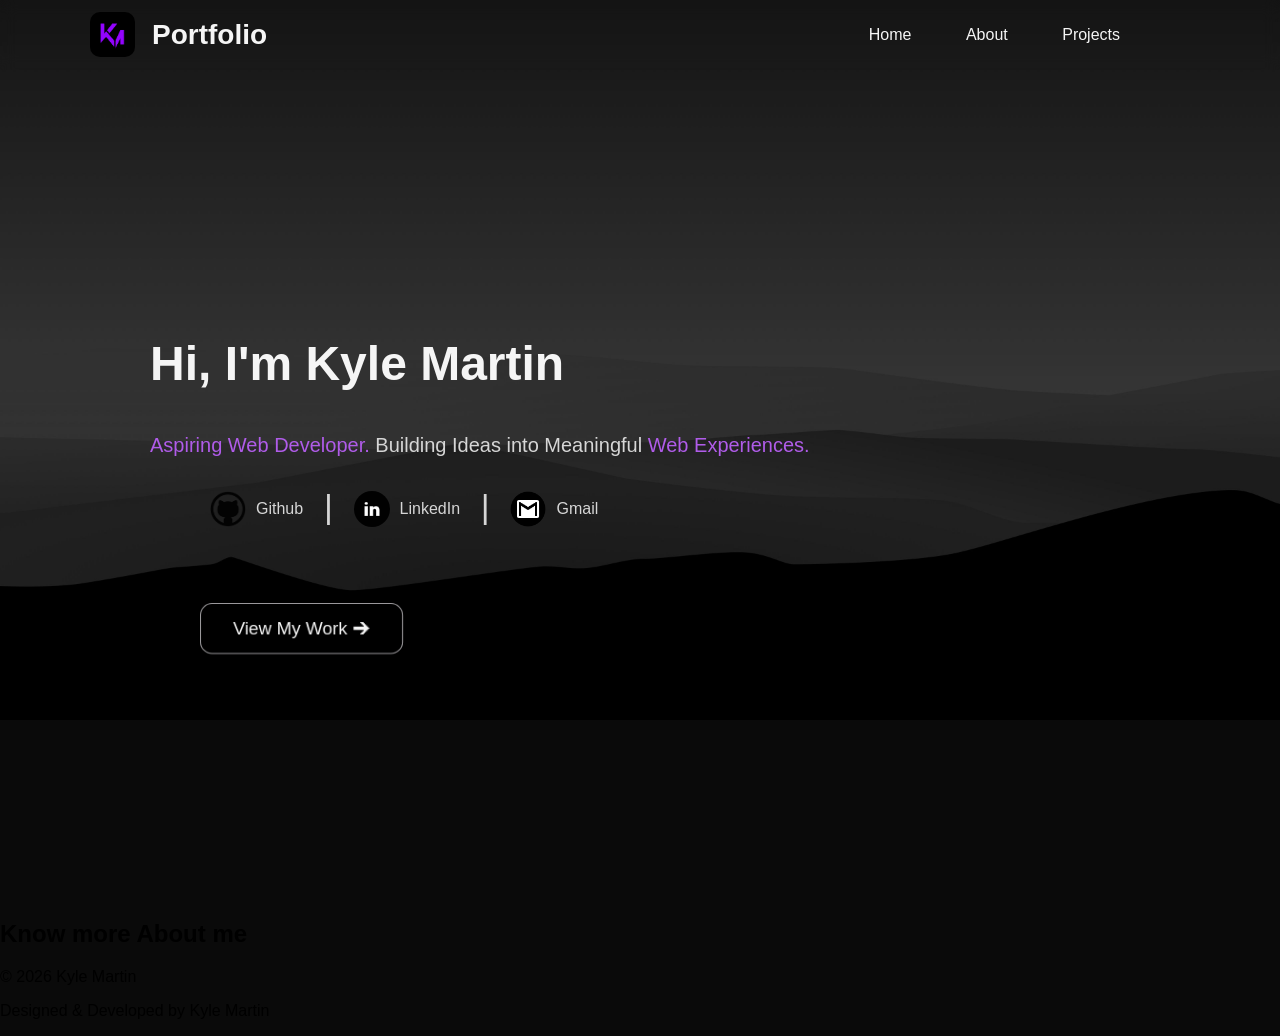
==== portfolio.html @ 85c722d9 "Improve button animation" ====
<!doctype html>
<html lang="en">
  <head>
    <meta charset="UTF-8" />
    <meta name="viewport" content="width=device-width, initial-scale=1.0" />

    <title>Portfolio</title>

    <link rel="stylesheet" href="style.css" />
  </head>

  <!-- test -->

  <body>
    <header>
      <div class="header-content">
        <img src="images/kmlogo.jfif" alt="KM Logo" class="km-logo" />
        <h2>Portfolio</h2>
      </div>
      <nav class="nav-links">
        <a href="#home">Home</a>
        <a href="#about">About</a>
        <a href="#projects">Projects</a>
      </nav>
    </header>

    <main>
        <section id="home" class="home">
          <div class="hero-content fade-up">
          <div class="home-content">
            <h1>Hi, I'm Kyle Martin</h1>
            <p>
              <span class="p-color">Aspiring Web Developer.</span>
              Building Ideas into Meaningful
              <span class="p-color">Web Experiences.</span>
            </p>

            <div class="contacts">
              <a
                href="https://github.com/kylemartin21zapata-art"
                class="contact-item"
              >
                <img src="images/github.png" alt="Github" />
                <span>Github</span>
              </a>

              <span class="shield">|</span>

              <a
                href="https://www.linkedin.com/in/kyle-martin-g-zapata-0b42bb425/"
                class="contact-item"
              >
                <img src="images/linkedinlogo.jpg" alt="LinkedIn" />
                <span>LinkedIn</span>
              </a>

              <span class="shield">|</span>

              <a
                href="mailto:kylemartin21zapata@gmail.com"
                class="contact-item"
              >
                <img src="images/gmailicon.png" alt="Gmail" />
                <span>Gmail</span>
              </a>
            </div>

            <button class="btnmore" id="viewWorkBtn">View My Work 🡪</button>
          </div>
        </section>
      

      <section id="about" class="about">
        <h2>Know more About me</h2>
      </section>

      <section id="projects" class="projects"></section>
    </main>
    <footer>
      <p>© 2026 Kyle Martin</p>
      <p>Designed & Developed by Kyle Martin</p>
    </footer>

    <script src="script.js"></script>
  </body>
</html>
---- style.css ----
html {
  scroll-behavior: smooth;
}

@keyframes fadeUp {
  from {
    opacity: 0;
    transform: translateY(40px);
  }

  to {
    opacity: 1;
    transform: translateY(0);
  }
}

.fade-up {
  opacity: 0;
  animation: fadeUp 0.8s ease-out forwards;
}

body {
  background-color: rgb(10, 10, 10);
  margin: 0;
  padding: 0;

  font-family: Arial, sans-serif;
  overflow-x: hidden;
}

.body-content {
  margin-left: 50px;
  margin-right: 50px;
}

header {
  background: transparent;
  font-family:
    "Trebuchet MS", "Lucida Sans Unicode", "Lucida Grande", "Lucida Sans",
    Arial, sans-serif;

  display: flex;
  justify-content: space-between;
  align-items: center;

  padding: 0 80px;
  height: 70px;

  position: fixed;
  top: 0;
  left: 0;

  width: 100%;
  box-sizing: border-box;
  z-index: 1000;
  backdrop-filter: blur(8px);
}

.header-content {
  display: flex;
  justify-content: space-between;
  margin-left: 10px;
}

img {
  -webkit-user-drag: none;
  user-select: none;

  -webkit-user-select: none;
  -moz-user-select: none;
  -ms-user-select: none;
}

.km-logo {
  width: 45px;
  height: 45px;
  border-radius: 10px;

  margin-top: 16px;
  margin-right: 17px;

  -webkit-user-select: none;
  -moz-user-select: none;
  -ms-user-select: none;
  user-select: none;
}

.header-content h2 {
  font-family: Arial;
  margin-top: 3 6px;
  font-size: 28px;
  color: #f5f5f5;
  display: inline-block;

  -webkit-user-select: none;
  -moz-user-select: none;
  -ms-user-select: none;
  user-select: none;
}

.nav-links {
  margin-right: 50px;
  -webkit-user-select: none;
  -moz-user-select: none;
  -ms-user-select: none;
  user-select: none;
}

.nav-links a {
  font-family: Arial, Helvetica, sans-serif;
  position: relative;
  text-decoration: none;
  color: #f5f5f5;
  font-size: 16px;
  font-weight: 500;
  margin-left: 20px;
  margin-right: 30px;

  transition:
    color 0.3s,
    transform 0.3s;
}

.nav-links a::after {
  content: "";
  position: absolute;

  left: 0;
  bottom: -5px;

  width: 0;
  height: 3px;

  background: rgb(163, 61, 163);

  transition: width 0.3s ease;
}

.nav-links a:hover {
  color: rgb(163, 61, 163);
  transform: translateY(-2px);
}

.nav-links a:hover::after {
  width: 100%;
}

section.home {
  min-height: 100vh;
  position: relative;

  background-image: url("images/mtwp.jpg");
  background-size: cover;
  background-repeat: no-repeat;
  background-size: 100%;

  display: flex;
  align-items: center;
  justify-content: space-between;
}
.home-content {
  color: #f5f5f5;
  margin-left: 50px;
  margin-right: 50px;

  -webkit-user-drag: none;
  user-select: none;

  -webkit-user-select: none;
  -moz-user-select: none;
  -ms-user-select: none;
}

.home-content h1 {
  font-family: Arial, Helvetica, sans-serif;
  font-size: 48px;

  margin-top: 90px;
  padding-left: 100px;
}

.home-content p {
  font-family: "Inter", sans-serif;
  font-size: 20px;
  color: #d6d6d6;
  line-height: 1.5;

  padding-left: 100px;
}

.p-color {
  color: rgb(176, 92, 233);
}

.contacts {
  display: flex;
  align-items: center;
  gap: 15px;

  margin-top: 30px;
  margin-left: 160px;
  margin-bottom: 50px;

  flex-wrap: wrap;
}

.contact-item {
  display: flex;
  align-items: center;
  gap: 10px;

  text-decoration: none;
  color: #d6d6d6;

  transition:
    transform 0.3s ease,
    color 0.3s ease;
}

.contact-item:hover {
  color: rgb(176, 92, 233);
  transform: scale(1.05);
}

.contact-item img {
  width: 36px;
  height: 36px;
  border-radius: 50%;

  transition:
    transform 0.3s ease,
    box-shadow 0.3s ease;
}

.contact-item:hover img {
  transform: scale(1.12);

  box-shadow: 0 0 15px rgba(176, 92, 233, 0.35);
}

.contact-item span {
  font-size: 16px;
  font-family: "Inter", sans-serif;
}

.shield {
  font-size: 34px;
  color: #d6d6d6;
  font-family: "Courier New", monospace;
}

@keyframes btnPulse {
  0%,
  80%,
  100% {
    transform: scale(1);
  }

  /* First zoom */
  84% {
    transform: scale(1.05);
  }

  86% {
    transform: scale(1);
  }

  /* Second zoom */
  90% {
    transform: scale(1.05);
  }

  92% {
    transform: scale(1);
  }
}

.btnmore {
  display: inline-block;

  padding: 14px 32px;

  margin-left: 150px;
  margin-top: 25px;

  background: transparent;
  color: #f5f5f5;

  border: 1px solid rgb(154, 152, 155);
  border-radius: 12px;

  font-family: "Inter", sans-serif;
  font-size: 18px;

  cursor: pointer;

  animation: btnPulse 5s ease-in-out infinite;

  transition:
    transform 0.3s ease,
    background-color 0.3s ease,
    color 0.3s ease,
    border-color 0.3s ease,
    box-shadow 0.3s ease;

  will-change: transform;
}

.btnmore:hover {
  animation: none;

  transform: scale(1.05);

  color: #fff;
  background: rgba(176, 92, 233, 0.12);

  border-color: rgb(176, 92, 233);

  box-shadow: 0 0 20px rgba(176, 92, 233, 0.35);
}
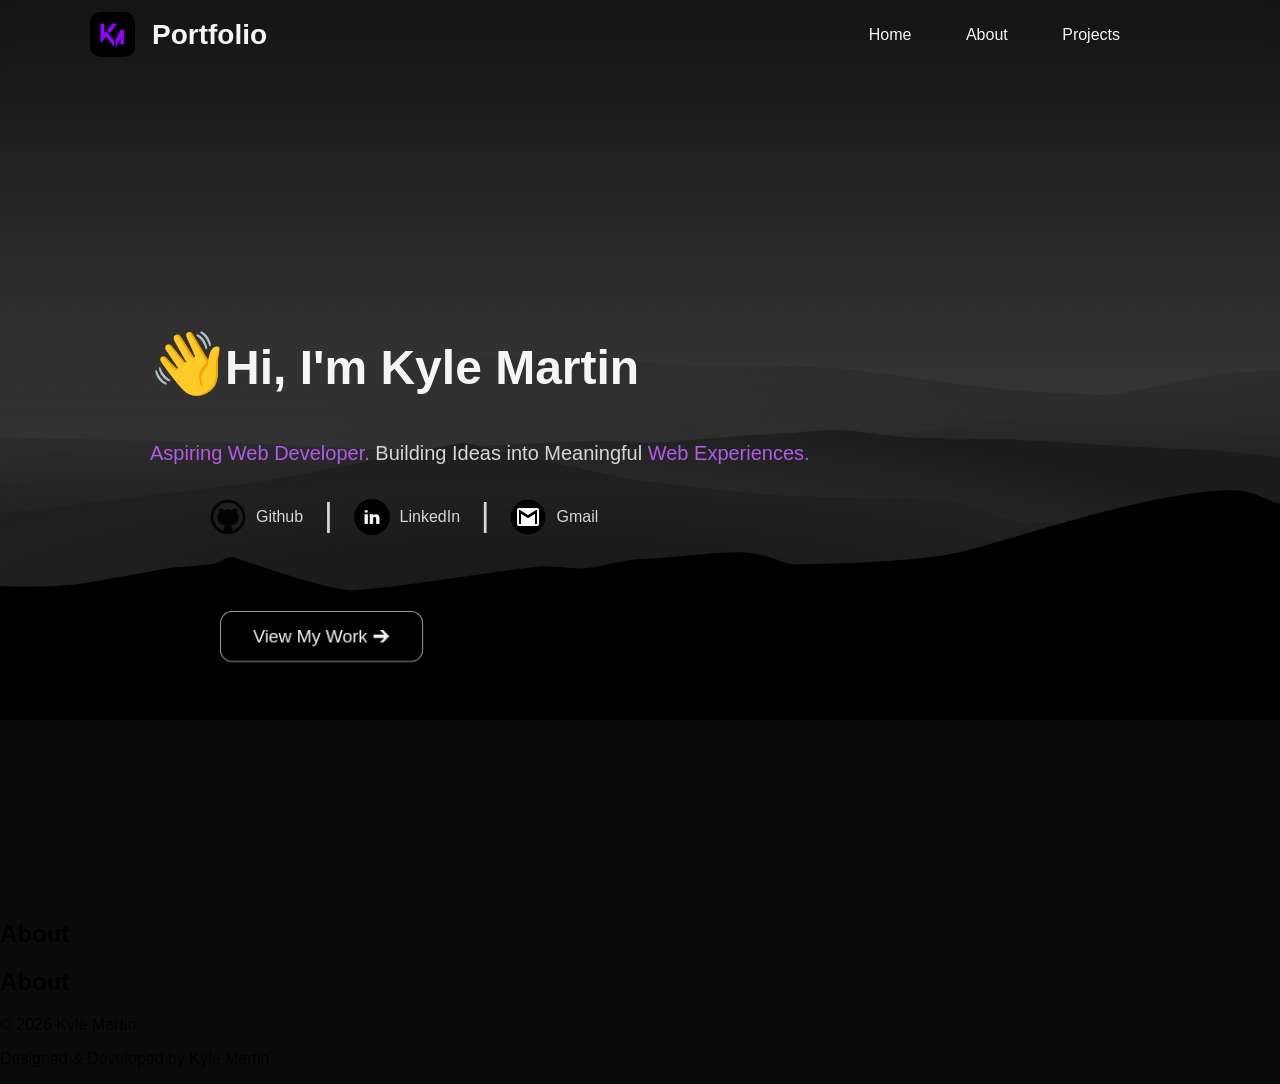
==== commit 1e05be20: "Modified Animation" ====
--- a/portfolio.html
+++ b/portfolio.html
@@ -8,9 +8,7 @@
 
     <link rel="stylesheet" href="style.css" />
   </head>
-
-  <!-- test -->
-
+  
   <body>
     <header>
       <div class="header-content">
@@ -25,10 +23,10 @@
     </header>
 
     <main>
-        <section id="home" class="home">
+      <section id="home" class="home">
+        <div class="home-content">
+          <h1><span class="wave">👋</span>Hi, I'm Kyle Martin</h1>
           <div class="hero-content fade-up">
-          <div class="home-content">
-            <h1>Hi, I'm Kyle Martin</h1>
             <p>
               <span class="p-color">Aspiring Web Developer.</span>
               Building Ideas into Meaningful
@@ -64,17 +62,18 @@
                 <span>Gmail</span>
               </a>
             </div>
-
-            <button class="btnmore" id="viewWorkBtn">View My Work 🡪</button>
           </div>
-        </section>
-      
+          <button class="btnmore" id="viewWorkBtn">View My Work 🡪</button>
+        </div>
+      </section>
 
       <section id="about" class="about">
-        <h2>Know more About me</h2>
+        <h2>About</h2>
       </section>
 
-      <section id="projects" class="projects"></section>
+      <section id="projects" class="projects">
+        <h2>About</h2>
+      </section>
     </main>
     <footer>
       <p>© 2026 Kyle Martin</p>
--- a/style.css
+++ b/style.css
@@ -171,6 +171,39 @@
   -ms-user-select: none;
 }
 
+.wave {
+  display: inline-block;
+  font-size: 60px;
+
+  animation: wave 2s ease-in-out;
+}
+
+@keyframes wave {
+  0% {
+    transform: rotate(0deg);
+  }
+
+  20% {
+    transform: rotate(18deg);
+  }
+
+  40% {
+    transform: rotate(-10deg);
+  }
+
+  60% {
+    transform: rotate(18deg);
+  }
+
+  80% {
+    transform: rotate(-5deg);
+  }
+
+  100% {
+    transform: rotate(0deg);
+  }
+}
+
 .home-content h1 {
   font-family: Arial, Helvetica, sans-serif;
   font-size: 48px;
@@ -280,7 +313,7 @@
 
   padding: 14px 32px;
 
-  margin-left: 150px;
+  margin-left: 170px;
   margin-top: 25px;
 
   background: transparent;
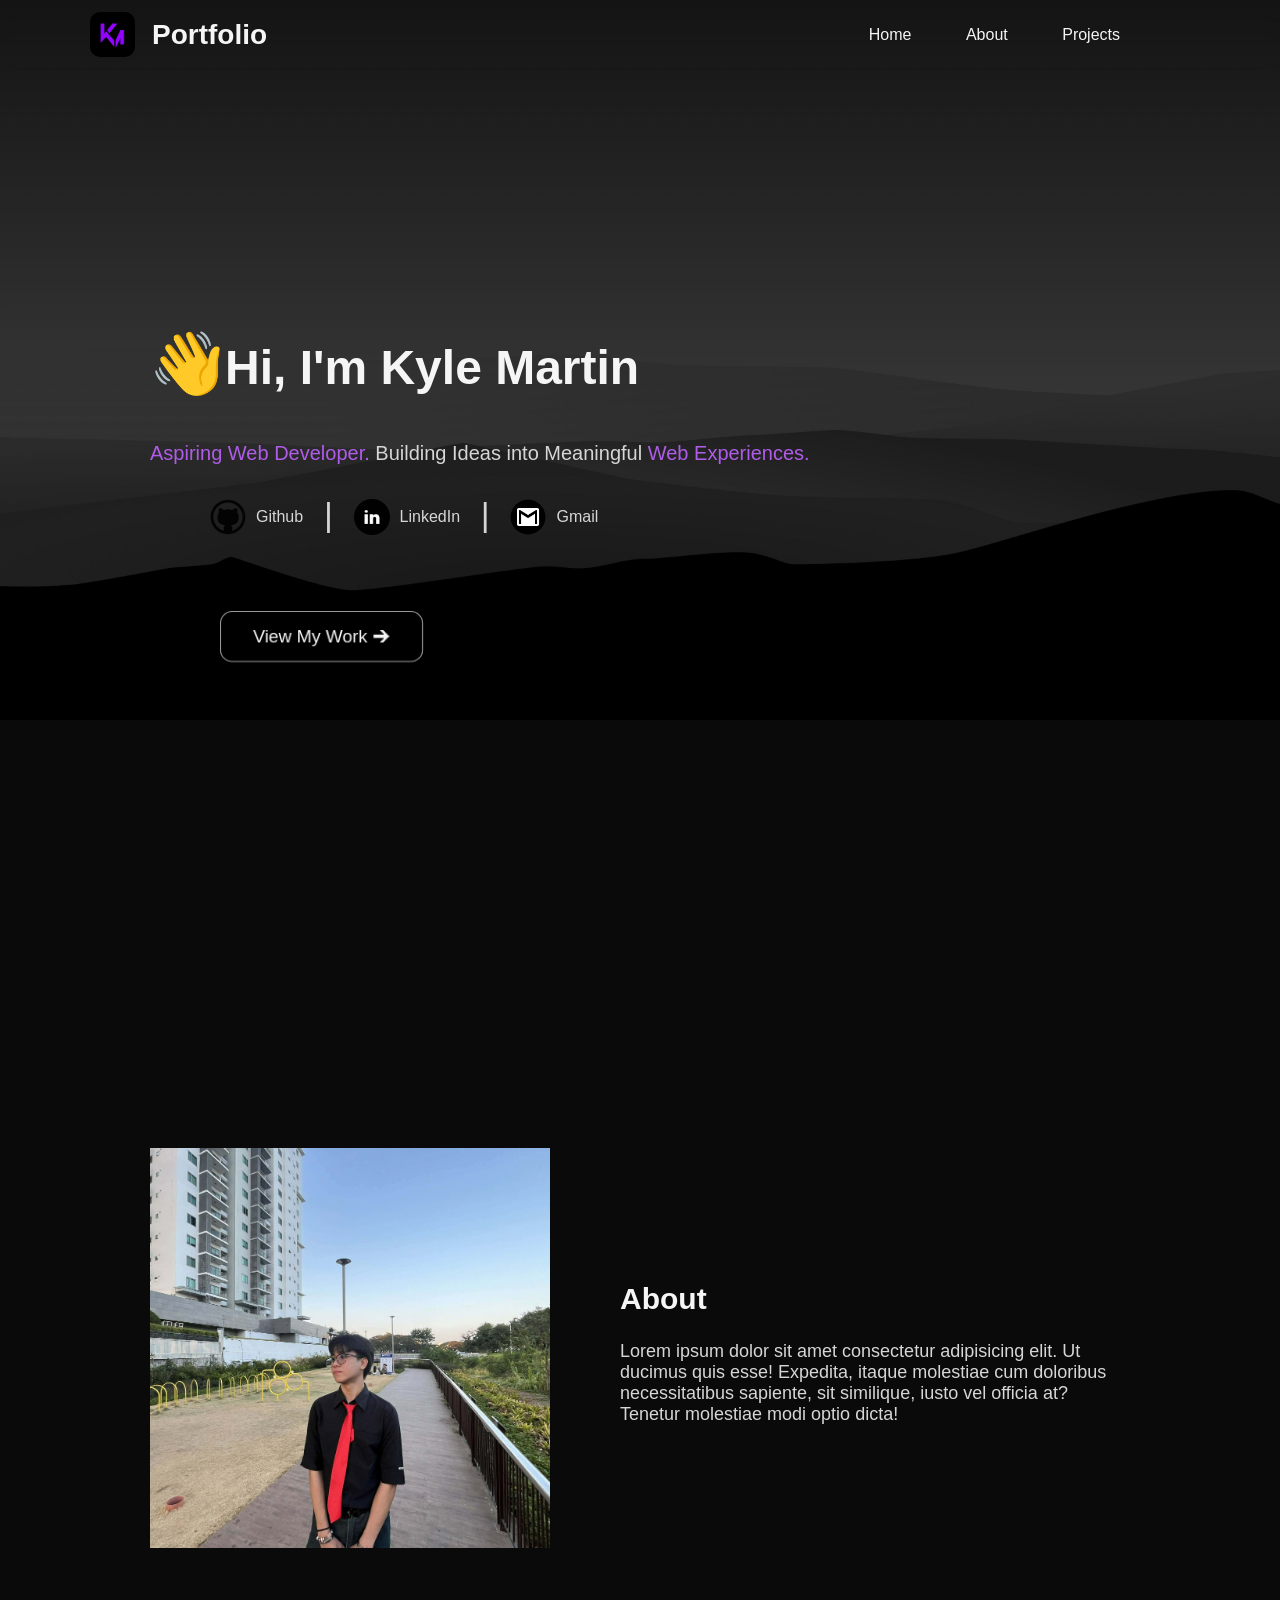
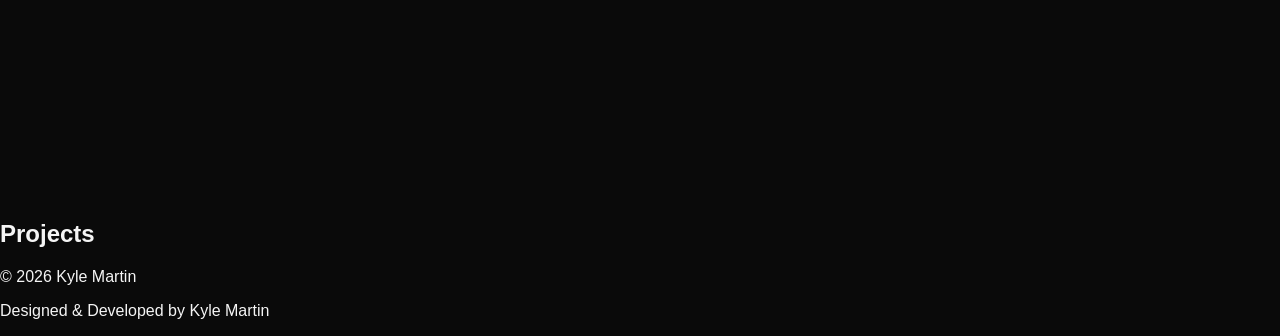
==== commit 4dcbe4ca: "Improve about section" ====
--- a/portfolio.html
+++ b/portfolio.html
@@ -8,7 +8,7 @@
 
     <link rel="stylesheet" href="style.css" />
   </head>
-  
+
   <body>
     <header>
       <div class="header-content">
@@ -68,11 +68,24 @@
       </section>
 
       <section id="about" class="about">
-        <h2>About</h2>
+        <div class="pfp">
+          <img src="images/kyle.jfif" alt="Profile" />
+        </div>
+
+        <div class="about-content">
+          <h2>About</h2>
+
+          <p>
+            Lorem ipsum dolor sit amet consectetur adipisicing elit. Ut ducimus
+            quis esse! Expedita, itaque molestiae cum doloribus necessitatibus
+            sapiente, sit similique, iusto vel officia at? Tenetur molestiae
+            modi optio dicta!
+          </p>
+        </div>
       </section>
 
       <section id="projects" class="projects">
-        <h2>About</h2>
+        <h2>Projects</h2>
       </section>
     </main>
     <footer>
--- a/style.css
+++ b/style.css
@@ -24,6 +24,7 @@
   margin: 0;
   padding: 0;
 
+  color: #f5f5f5;
   font-family: Arial, sans-serif;
   overflow-x: hidden;
 }
@@ -351,3 +352,30 @@
 
   box-shadow: 0 0 20px rgba(176, 92, 233, 0.35);
 }
+
+.about {
+  min-height: 100vh;
+
+  display: flex;
+  justify-content: space-between;
+  align-items: center;
+  margin-left: 150px;
+  margin-right: 150px;
+}
+
+.pfp img {
+  height: 400px;
+  width: 400px;
+
+  margin-right: 70px;
+}
+
+.about h2 {
+  color: #f5f5f5;
+  font-size: 30px;
+}
+
+.about p {
+  color: #d6d6d6;
+  font-size: 18px;
+}
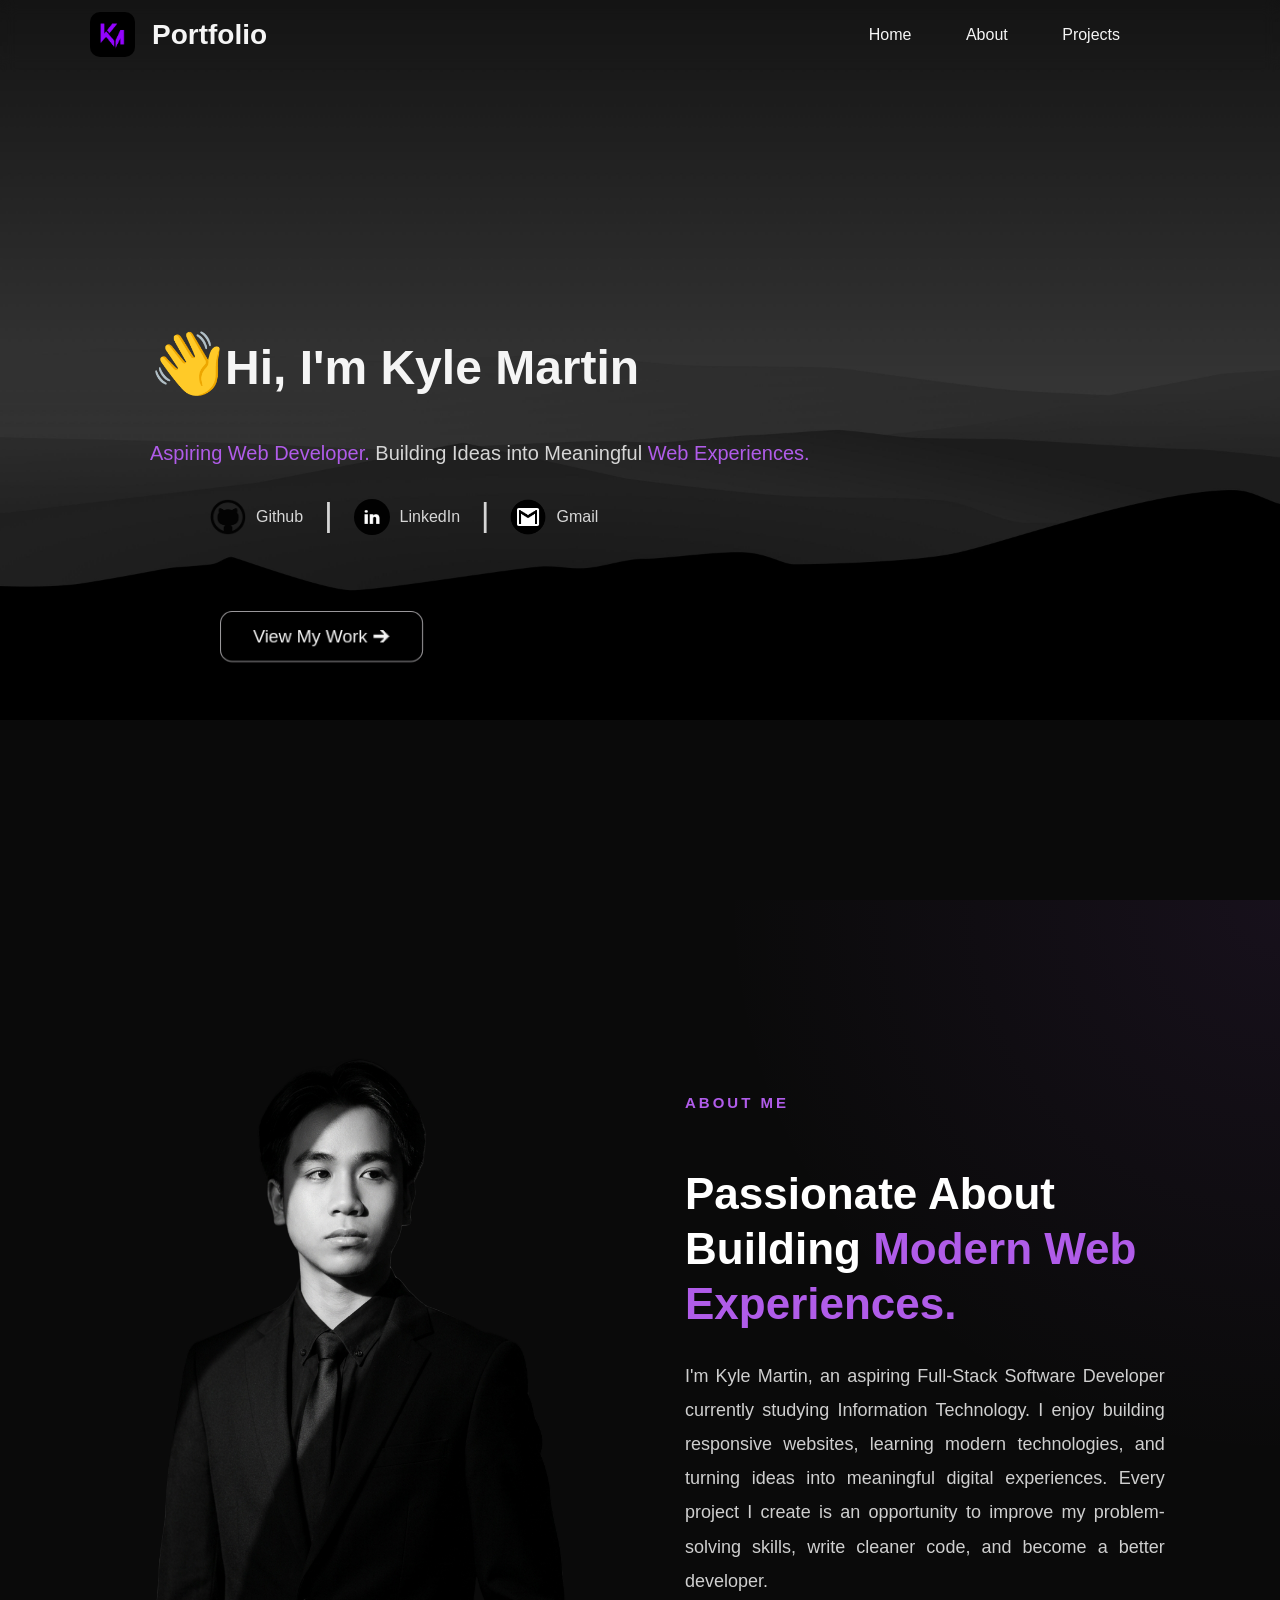
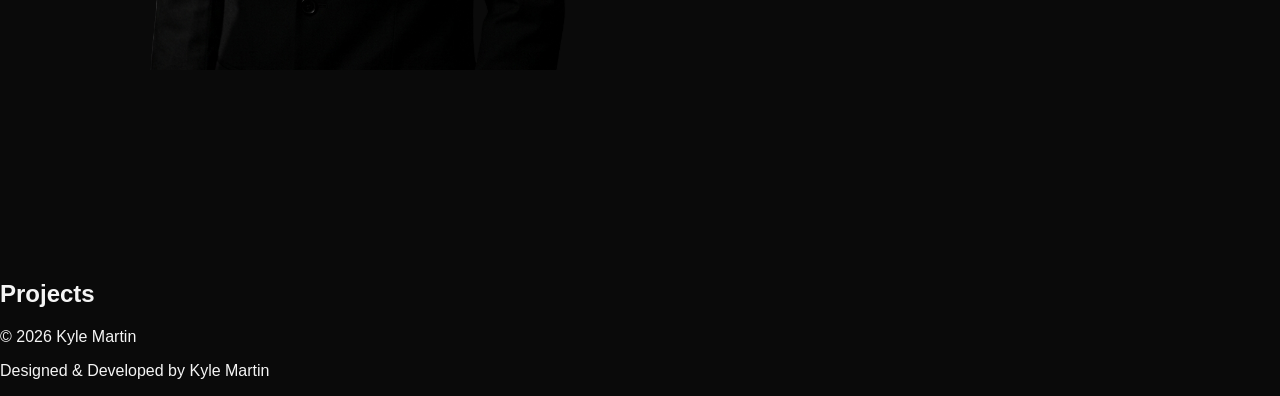
==== commit f595fe7e: "Improve About section" ====
--- a/portfolio.html
+++ b/portfolio.html
@@ -69,17 +69,24 @@
 
       <section id="about" class="about">
         <div class="pfp">
-          <img src="images/kyle.jfif" alt="Profile" />
+          <img src="images/kylepfp.png" alt="Kyle Martin" />
         </div>
 
         <div class="about-content">
-          <h2>About</h2>
+          <span class="section-tag"> ABOUT ME </span>
+
+          <h2>
+            Passionate About Building
+            <span class="p-color">Modern Web Experiences.</span>
+          </h2>
 
           <p>
-            Lorem ipsum dolor sit amet consectetur adipisicing elit. Ut ducimus
-            quis esse! Expedita, itaque molestiae cum doloribus necessitatibus
-            sapiente, sit similique, iusto vel officia at? Tenetur molestiae
-            modi optio dicta!
+            I'm Kyle Martin, an aspiring Full-Stack Software Developer currently
+            studying Information Technology. I enjoy building responsive
+            websites, learning modern technologies, and turning ideas into
+            meaningful digital experiences. Every project I create is an
+            opportunity to improve my problem-solving skills, write cleaner
+            code, and become a better developer.
           </p>
         </div>
       </section>
--- a/style.css
+++ b/style.css
@@ -354,28 +354,90 @@
 }
 
 .about {
-  min-height: 100vh;
-
-  display: flex;
-  justify-content: space-between;
+  min-height: 90vh;
+
+  display: flex;
+  justify-content: center;
   align-items: center;
-  margin-left: 150px;
-  margin-right: 150px;
+
+  gap: 90px;
+
+  padding: 50px 9% 100px;
+
+  -webkit-user-select: none;
+  -moz-user-select: none;
+  -ms-user-select: none;
+  user-select: none;
+
+  background:
+    radial-gradient(
+      circle at top right,
+      rgba(176, 92, 233, 0.08),
+      transparent 35%
+    ),
+    rgb(10, 10, 10);
+}
+
+.pfp {
+  flex: 1;
+
+  display: flex;
+  justify-content: center;
 }
 
 .pfp img {
-  height: 400px;
-  width: 400px;
-
-  margin-right: 70px;
-}
-
-.about h2 {
-  color: #f5f5f5;
-  font-size: 30px;
-}
-
-.about p {
-  color: #d6d6d6;
+  width: 100%;
+  max-width: 430px;
+
+  height: auto;
+
+  object-fit: cover;
+
+  transition: transform 0.4s ease;
+
+  user-select: none;
+  -webkit-user-drag: none;
+}
+
+.pfp img:hover {
+  transform: translateY(-8px);
+}
+
+.about-content {
+  flex: 1;
+  max-width: 620px;
+}
+
+.section-tag {
+  display: inline-block;
+
+  color: rgb(176, 92, 233);
+
+  font-size: 15px;
+
+  font-weight: 700;
+
+  letter-spacing: 3px;
+
+  margin-bottom: 18px;
+}
+
+.about-content h2 {
+  color: #fff;
+
+  font-size: 44px;
+
+  line-height: 1.25;
+
+  margin-bottom: 28px;
+}
+
+.about-content p {
+  color: #cfcfcf;
+
   font-size: 18px;
-}+
+  line-height: 1.9;
+
+  text-align: justify;
+}
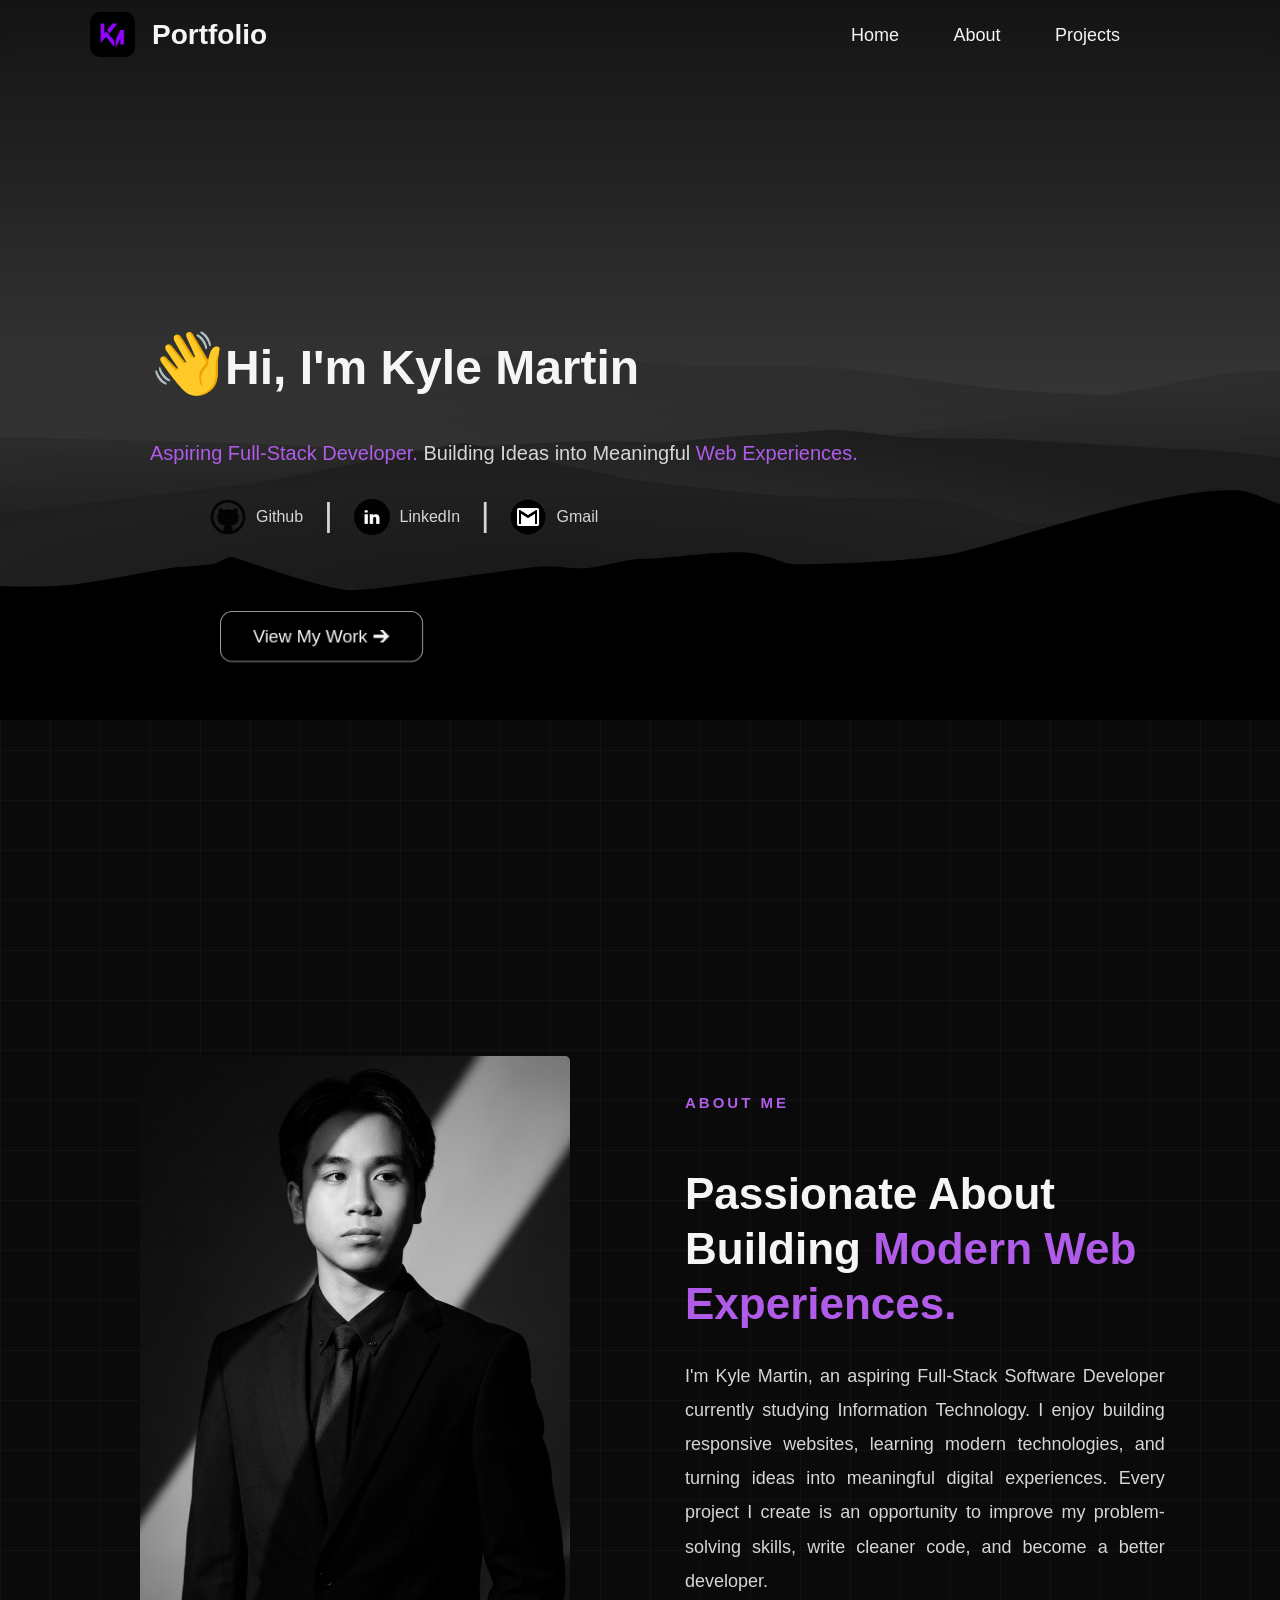
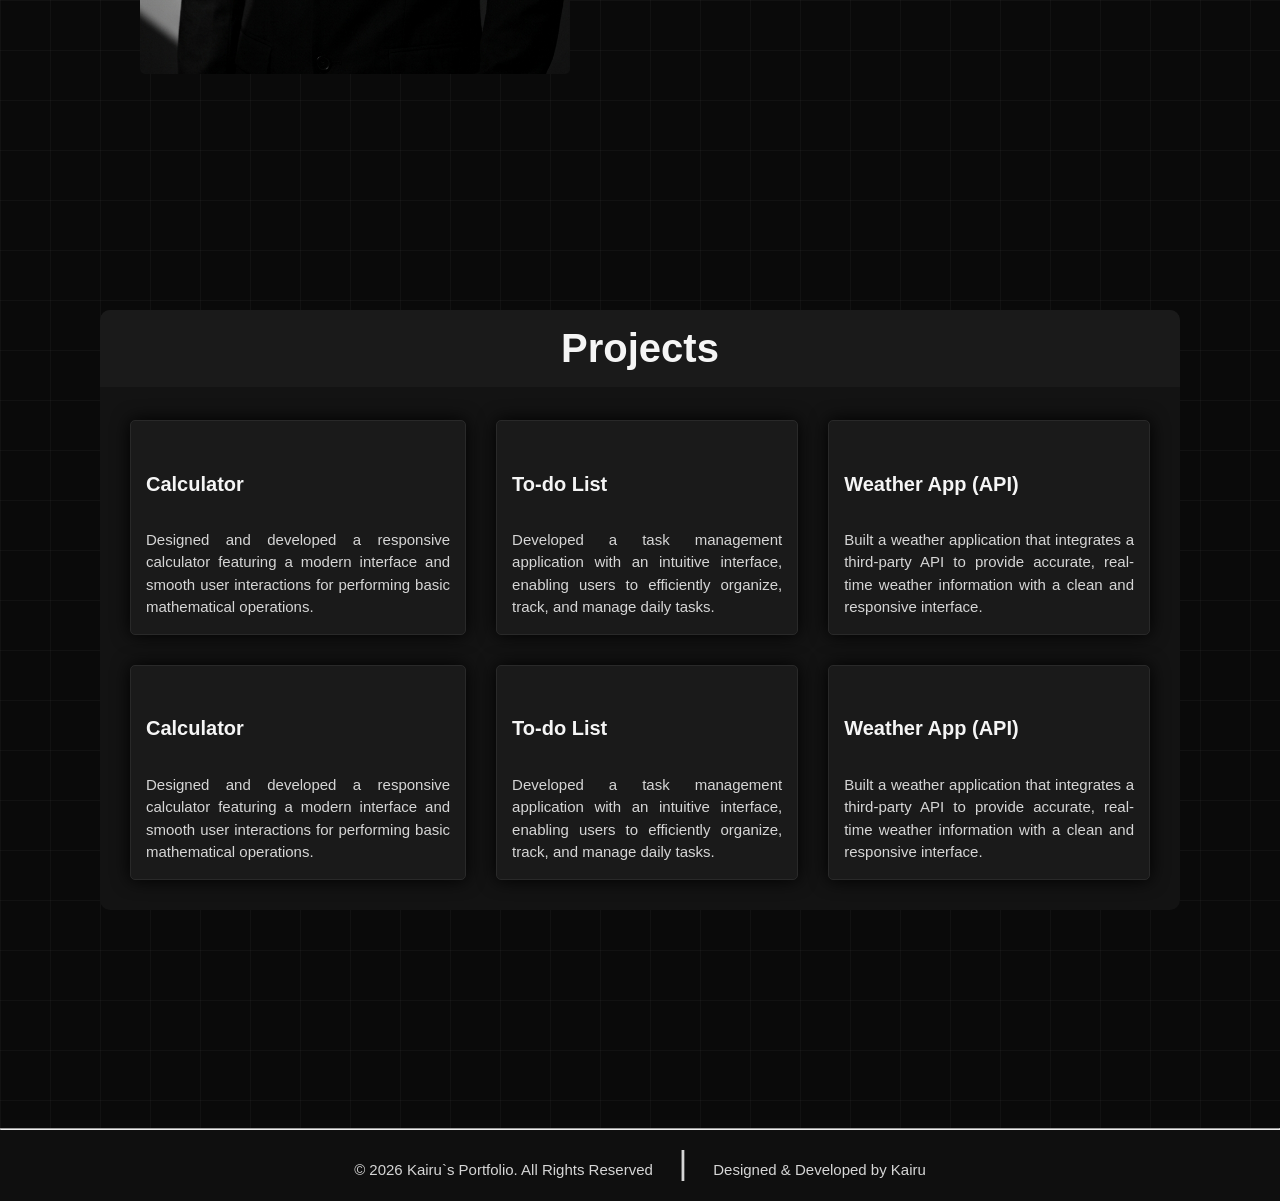
==== commit cb89716f: "Improve design" ====
--- a/portfolio.html
+++ b/portfolio.html
@@ -28,7 +28,7 @@
           <h1><span class="wave">👋</span>Hi, I'm Kyle Martin</h1>
           <div class="hero-content fade-up">
             <p>
-              <span class="p-color">Aspiring Web Developer.</span>
+              <span class="p-color">Aspiring Full-Stack Developer.</span>
               Building Ideas into Meaningful
               <span class="p-color">Web Experiences.</span>
             </p>
@@ -69,7 +69,7 @@
 
       <section id="about" class="about">
         <div class="pfp">
-          <img src="images/kylepfp.png" alt="Kyle Martin" />
+          <img src="images/kylew=wbackground.png" alt="Kyle Martin" />
         </div>
 
         <div class="about-content">
@@ -92,13 +92,118 @@
       </section>
 
       <section id="projects" class="projects">
-        <h2>Projects</h2>
+        <div class="project-background">
+          <h2>Projects</h2>
+          <div class="project-content">
+            <article class="calculator">
+              <a href="">
+                <div class="calculator-todo">
+                  <img src="" alt="" />
+                </div>
+                <div class="calculator-context">
+                  <h5>Calculator</h5>
+                  <p>
+                    Designed and developed a responsive calculator featuring a
+                    modern interface and smooth user interactions for performing
+                    basic mathematical operations.
+                  </p>
+                </div>
+              </a>
+            </article>
+
+            <article class="to-do-list">
+              <a href="">
+                <div class="picture-todo">
+                  <img src="" alt="" />
+                </div>
+                <div class="todo-context">
+                  <h5>To-do List</h5>
+                  <p>
+                    Developed a task management application with an intuitive
+                    interface, enabling users to efficiently organize, track,
+                    and manage daily tasks.
+                  </p>
+                </div>
+              </a>
+            </article>
+
+            <article class="api">
+              <a href="">
+                <div class="picture-api">
+                  <img src="" alt="" />
+                </div>
+                <div class="api-context">
+                  <h5>Weather App (API)</h5>
+                  <p>
+                    Built a weather application that integrates a third-party
+                    API to provide accurate, real-time weather information with
+                    a clean and responsive interface.
+                  </p>
+                </div>
+              </a>
+            </article>
+          </div>
+          <div class="project-content">
+            <article class="calculator">
+              <a href="">
+                <div class="calculator-todo">
+                  <img src="" alt="" />
+                </div>
+                <div class="calculator-context">
+                  <h5>Calculator</h5>
+                  <p>
+                    Designed and developed a responsive calculator featuring a
+                    modern interface and smooth user interactions for performing
+                    basic mathematical operations.
+                  </p>
+                </div>
+              </a>
+            </article>
+
+            <article class="to-do-list">
+              <a href="">
+                <div class="picture-todo">
+                  <img src="" alt="" />
+                </div>
+                <div class="todo-context">
+                  <h5>To-do List</h5>
+                  <p>
+                    Developed a task management application with an intuitive
+                    interface, enabling users to efficiently organize, track,
+                    and manage daily tasks.
+                  </p>
+                </div>
+              </a>
+            </article>
+
+            <article class="api">
+              <a href="">
+                <div class="picture-api">
+                  <img src="" alt="" />
+                </div>
+                <div class="api-context">
+                  <h5>Weather App (API)</h5>
+                  <p>
+                    Built a weather application that integrates a third-party
+                    API to provide accurate, real-time weather information with
+                    a clean and responsive interface.
+                  </p>
+                </div>
+              </a>
+            </article>
+          </div>
+        </div>
       </section>
     </main>
-    <footer>
-      <p>© 2026 Kyle Martin</p>
-      <p>Designed & Developed by Kyle Martin</p>
-    </footer>
+
+    <div class="footer-container">
+      <hr />
+      <footer>
+        <p>© 2026 Kairu`s Portfolio. All Rights Reserved</p>
+        <span class="shield">|</span>
+        <p>Designed & Developed by Kairu</p>
+      </footer>
+    </div>
 
     <script src="script.js"></script>
   </body>
--- a/style.css
+++ b/style.css
@@ -20,7 +20,13 @@
 }
 
 body {
-  background-color: rgb(10, 10, 10);
+  background-color: #0a0a0a;
+
+  background-image:
+    linear-gradient(rgba(255, 255, 255, 0.03) 1px, transparent 1px),
+    linear-gradient(90deg, rgba(255, 255, 255, 0.03) 1px, transparent 1px);
+
+  background-size: 50px 50px;
   margin: 0;
   padding: 0;
 
@@ -112,7 +118,7 @@
   position: relative;
   text-decoration: none;
   color: #f5f5f5;
-  font-size: 16px;
+  font-size: 18px;
   font-weight: 500;
   margin-left: 20px;
   margin-right: 30px;
@@ -281,6 +287,11 @@
   font-size: 34px;
   color: #d6d6d6;
   font-family: "Courier New", monospace;
+
+  -webkit-user-select: none;
+  -moz-user-select: none;
+  -ms-user-select: none;
+  user-select: none;
 }
 
 @keyframes btnPulse {
@@ -345,7 +356,7 @@
 
   transform: scale(1.05);
 
-  color: #fff;
+  color: #f5f5f5;
   background: rgba(176, 92, 233, 0.12);
 
   border-color: rgb(176, 92, 233);
@@ -368,14 +379,6 @@
   -moz-user-select: none;
   -ms-user-select: none;
   user-select: none;
-
-  background:
-    radial-gradient(
-      circle at top right,
-      rgba(176, 92, 233, 0.08),
-      transparent 35%
-    ),
-    rgb(10, 10, 10);
 }
 
 .pfp {
@@ -388,6 +391,9 @@
 .pfp img {
   width: 100%;
   max-width: 430px;
+  margin-top: 20px;
+
+  border-radius: 5px;
 
   height: auto;
 
@@ -412,18 +418,15 @@
   display: inline-block;
 
   color: rgb(176, 92, 233);
-
   font-size: 15px;
-
   font-weight: 700;
 
   letter-spacing: 3px;
-
   margin-bottom: 18px;
 }
 
 .about-content h2 {
-  color: #fff;
+  color: #f5f5f5;
 
   font-size: 44px;
 
@@ -433,7 +436,7 @@
 }
 
 .about-content p {
-  color: #cfcfcf;
+  color: #d6d6d6;
 
   font-size: 18px;
 
@@ -441,3 +444,97 @@
 
   text-align: justify;
 }
+
+.projects {
+  min-height: 90vh;
+  scroll-margin-top: 80px;
+  text-align: justify;
+  font-family: Arial, Helvetica, sans-serif;
+
+  margin-top: 50px;
+  margin-right: 100px;
+  margin-left: 100px;
+
+  -webkit-user-drag: none;
+  -webkit-user-select: none;
+  -moz-user-select: none;
+  -ms-user-select: none;
+
+  user-select: none;
+}
+
+.project-background {
+  background-color: rgb(19, 19, 19);
+
+  border-radius: 10px;
+}
+
+.project-content {
+  display: flex;
+
+  gap: 30px;
+
+  padding-left: 30px;
+  padding-right: 30px;
+  padding-bottom: 30px;
+}
+
+.projects h2 {
+  text-align: center;
+  font-size: 40px;
+
+  background-color: rgb(26, 26, 26);
+  padding: 16px;
+
+  border-top-left-radius: 10px;
+  border-top-right-radius: 10px;
+}
+
+.projects a {
+  text-decoration: none;
+}
+
+.projects article {
+  background-color: rgb(26, 26, 26);
+
+  border: 1px solid rgb(41, 41, 41);
+  border-radius: 5px;
+  box-shadow: 0 0 18px rgb(0, 0, 0);
+
+  transition:
+    transform 0.4s ease,
+    box-shadow 0.4s ease;
+}
+
+.projects article:hover {
+  transform: scale(1.08);
+  box-shadow: 0 0 30px rgb(0, 0, 0);
+}
+
+.projects h5 {
+  color: #f5f5f5;
+  font-size: 20px;
+  margin-left: 15px;
+}
+
+.projects p {
+  color: #d6d6d6;
+  font-size: 15px;
+  line-height: 1.5;
+
+  margin-left: 15px;
+  margin-right: 15px;
+}
+
+.footer-container {
+  background-color: rgb(15, 15, 15);
+}
+
+footer {
+  padding: 8px;
+  color: #d6d6d6;
+  font-size: 15px;
+  justify-content: center;
+  display: flex;
+  gap: 20px;
+}
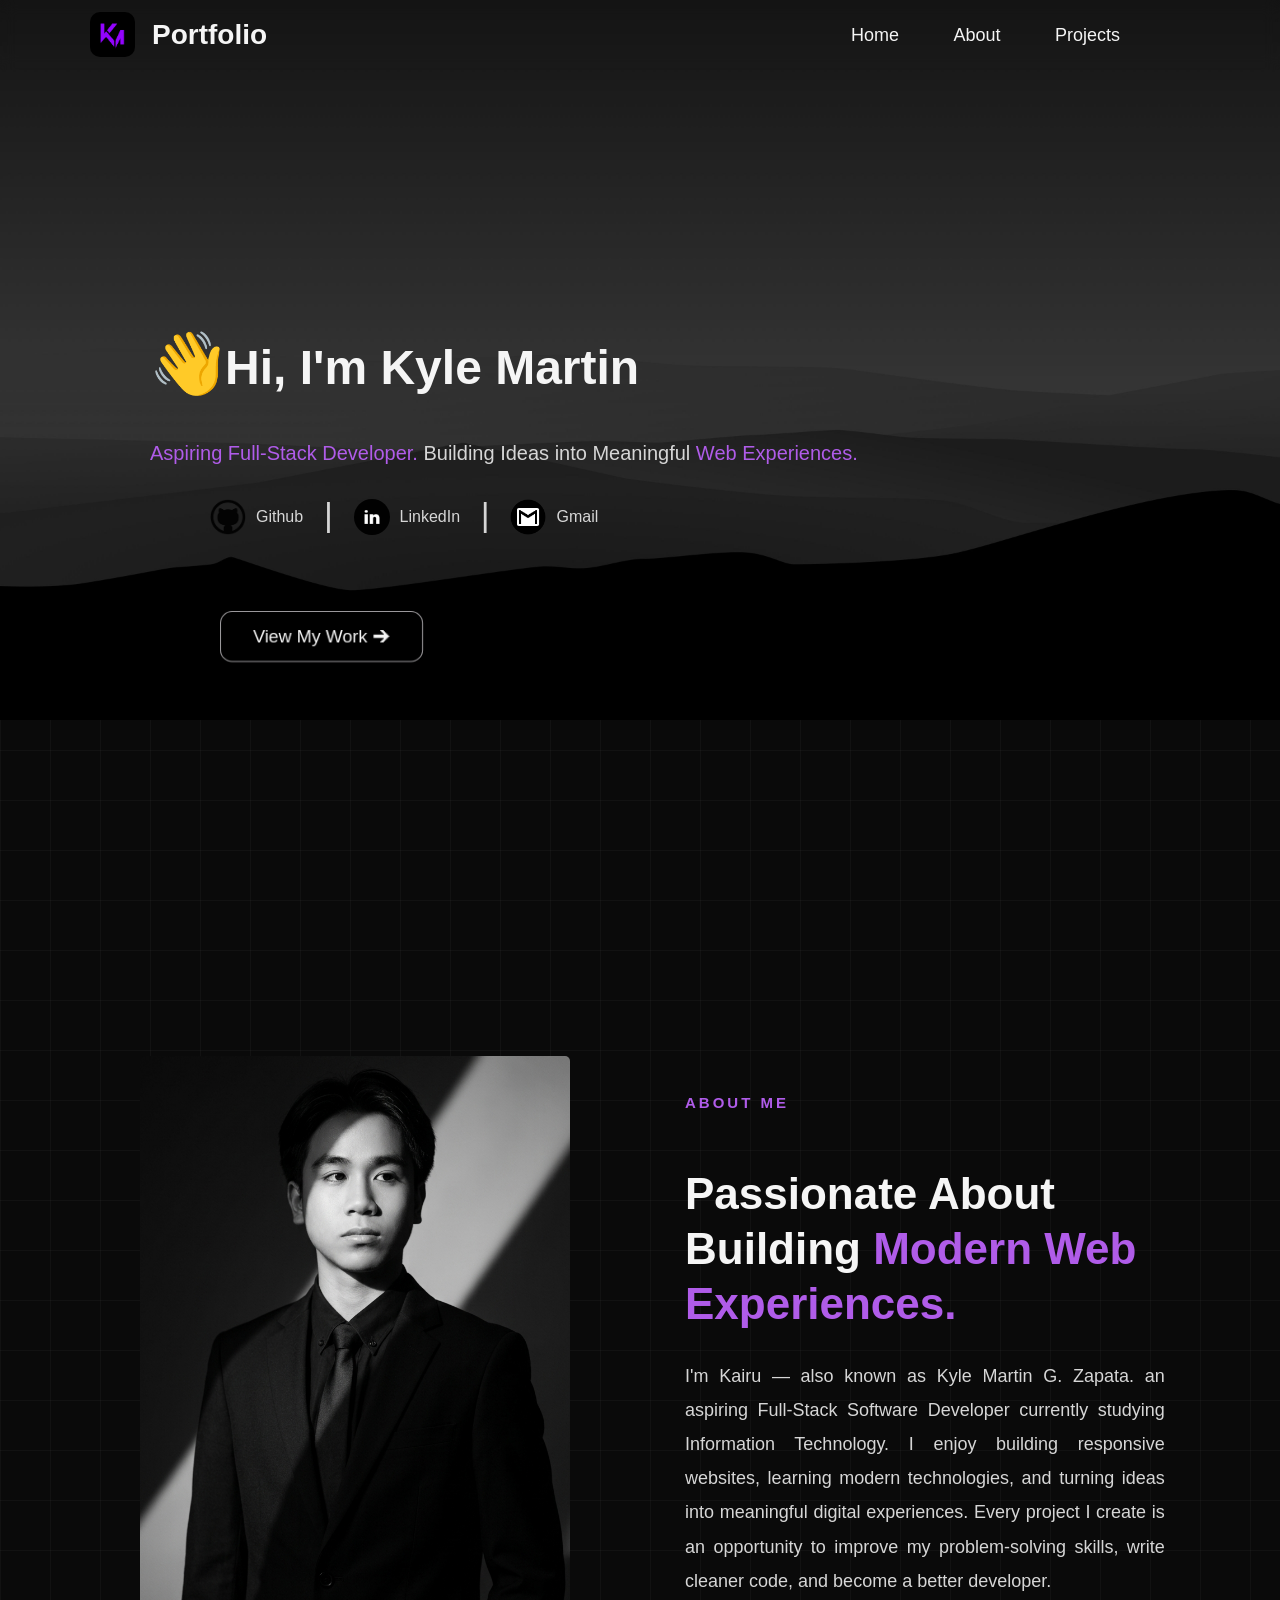
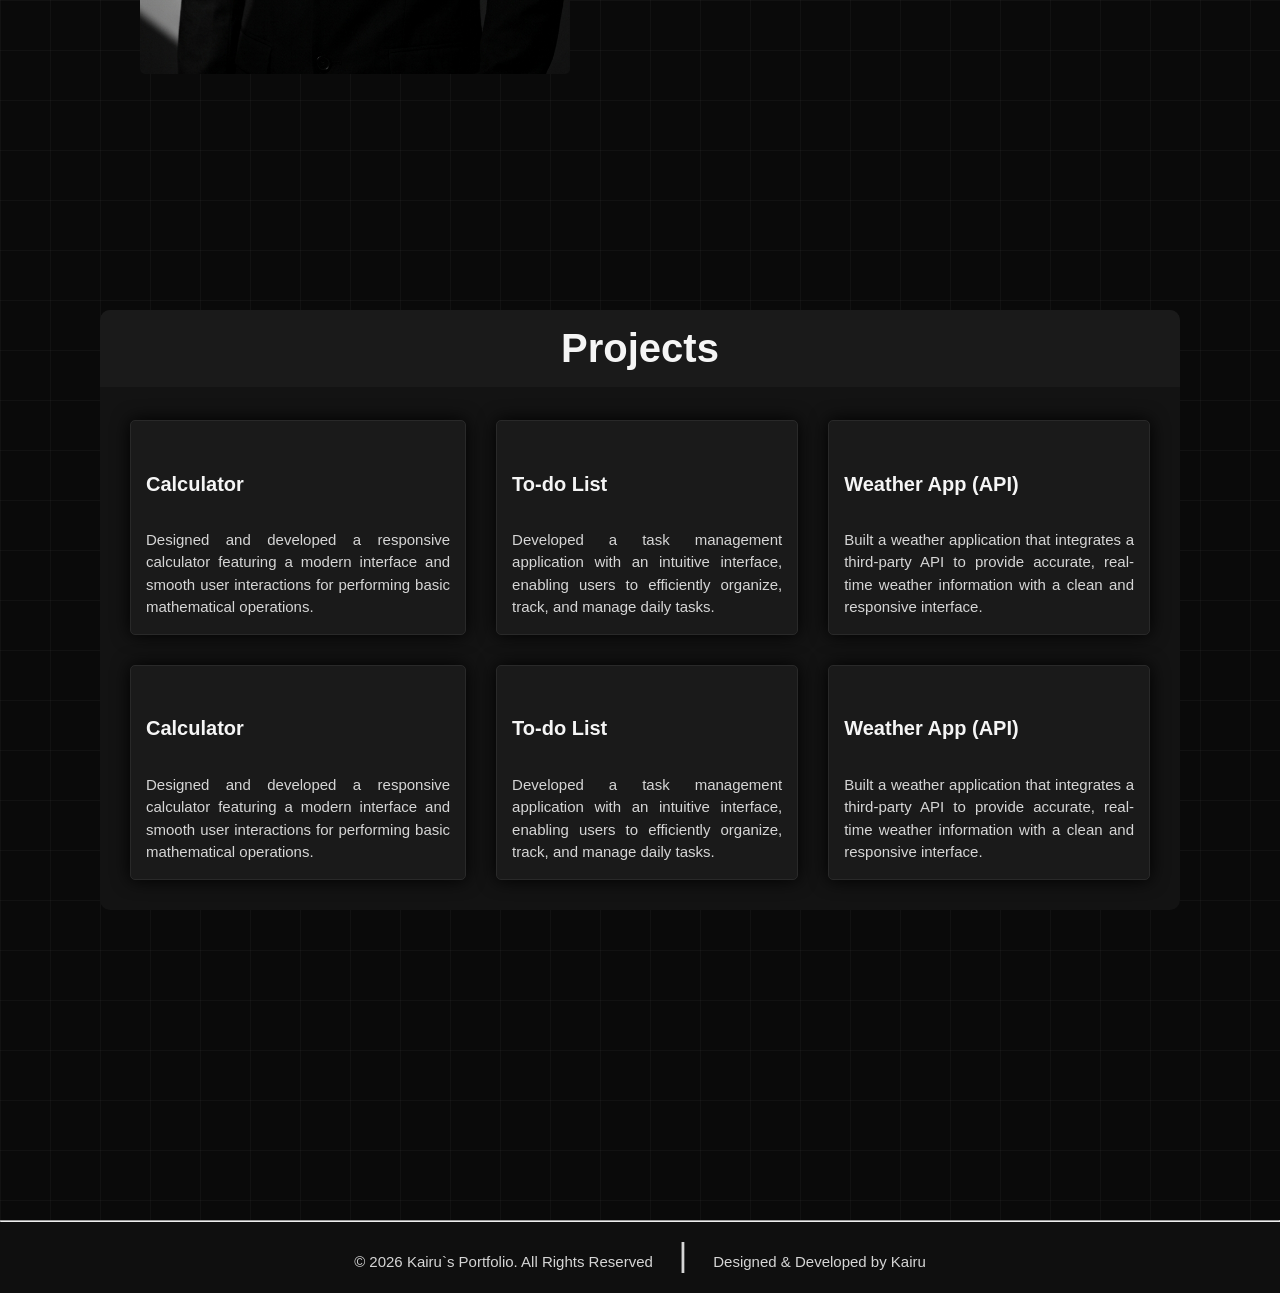
==== commit 794d3afe: "Improve design of  sections" ====
--- a/portfolio.html
+++ b/portfolio.html
@@ -81,7 +81,7 @@
           </h2>
 
           <p>
-            I'm Kyle Martin, an aspiring Full-Stack Software Developer currently
+            I'm Kairu — also known as Kyle Martin G. Zapata. an aspiring Full-Stack Software Developer currently
             studying Information Technology. I enjoy building responsive
             websites, learning modern technologies, and turning ideas into
             meaningful digital experiences. Every project I create is an
--- a/style.css
+++ b/style.css
@@ -447,13 +447,14 @@
 
 .projects {
   min-height: 90vh;
-  scroll-margin-top: 80px;
+  scroll-margin-top: 70px;
   text-align: justify;
   font-family: Arial, Helvetica, sans-serif;
 
   margin-top: 50px;
   margin-right: 100px;
   margin-left: 100px;
+  margin-bottom: 100px;
 
   -webkit-user-drag: none;
   -webkit-user-select: none;
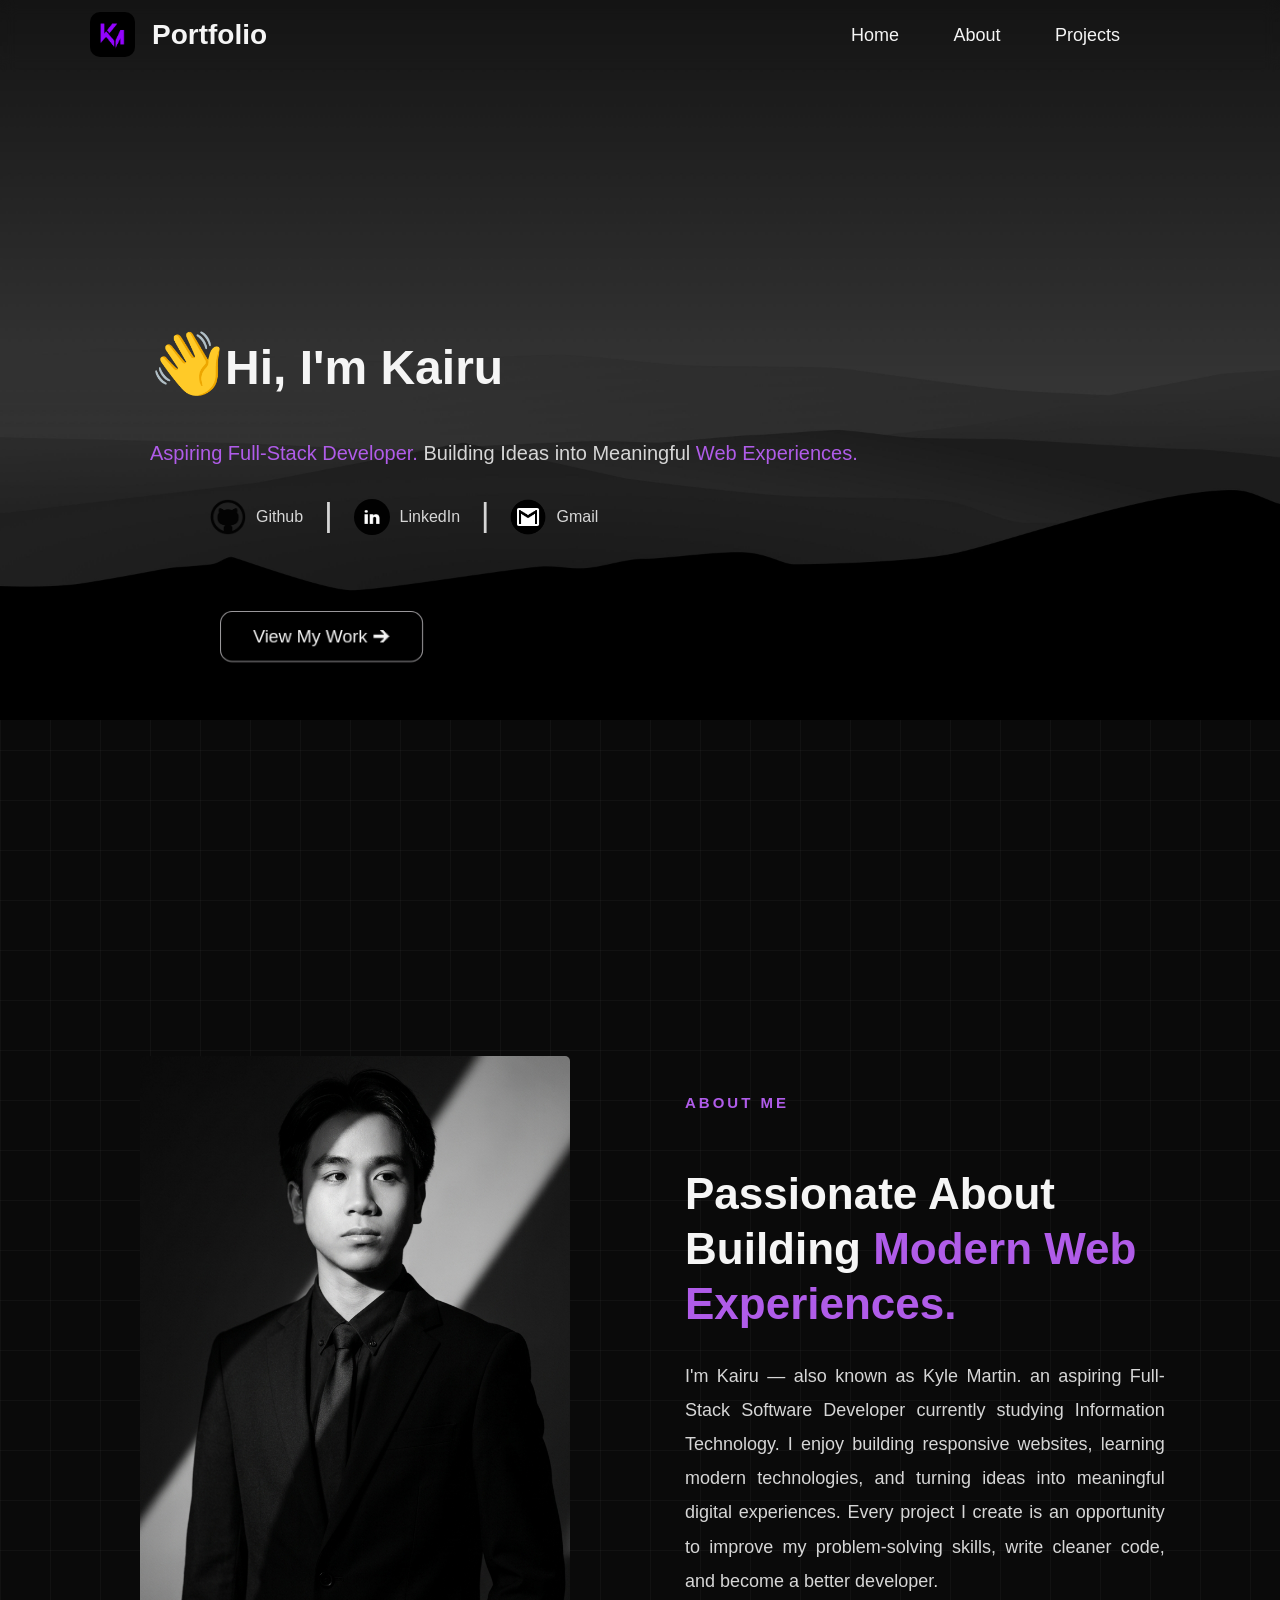
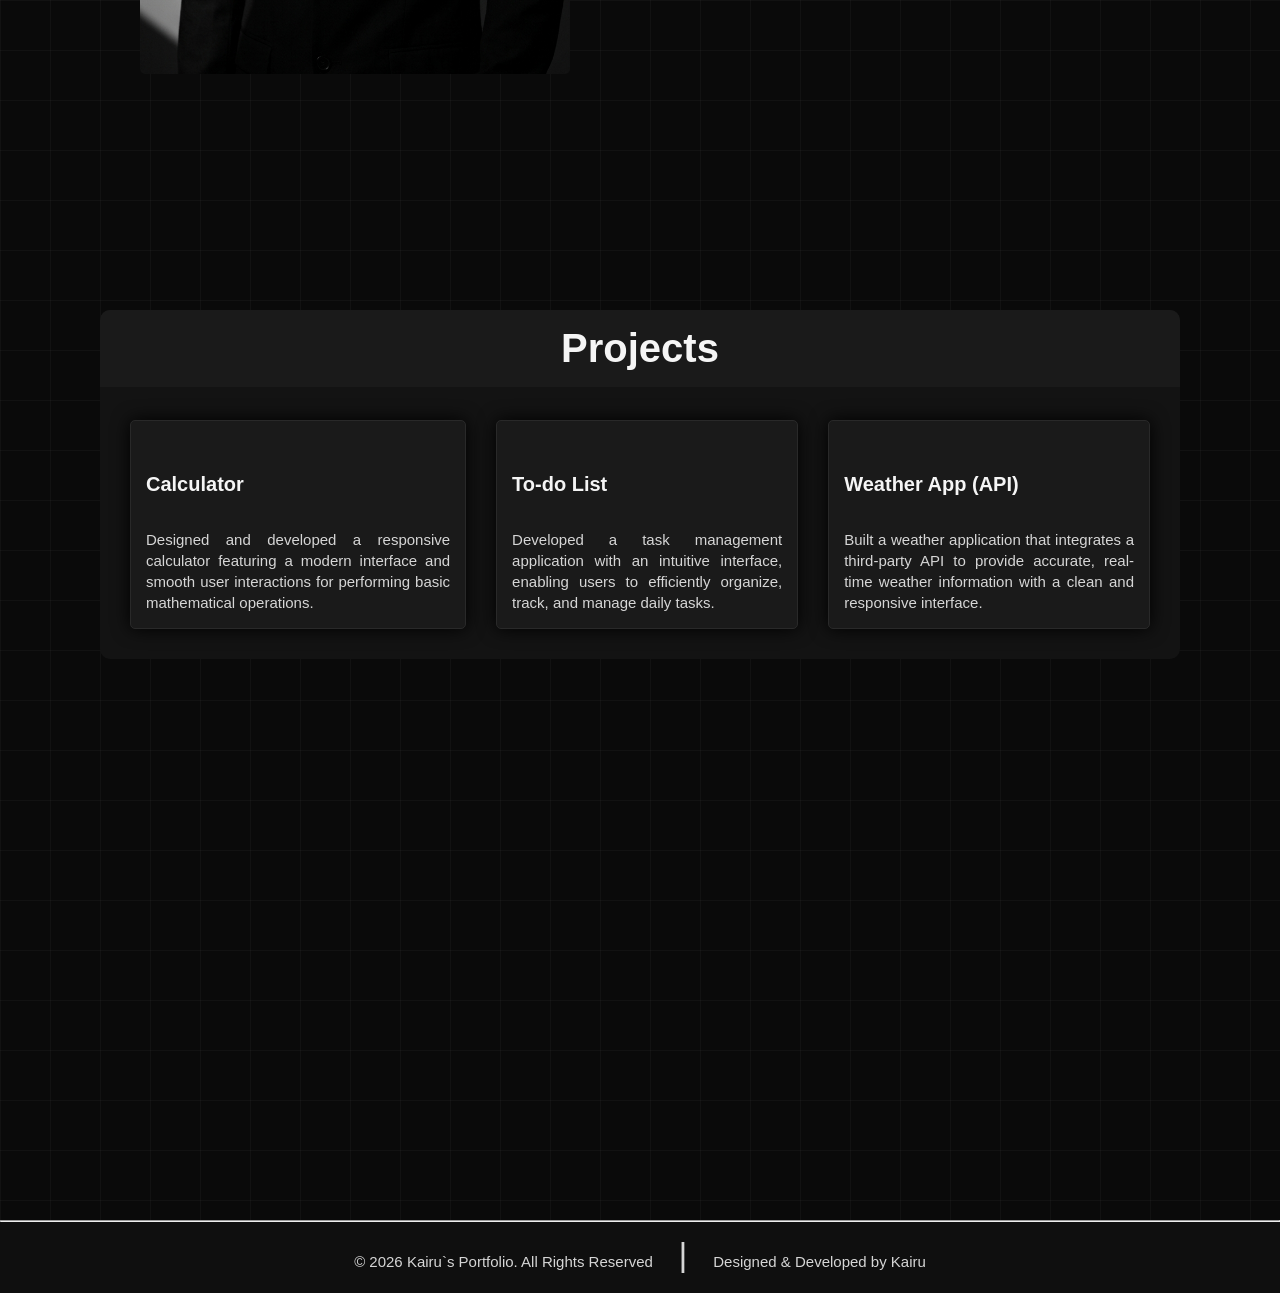
==== commit ab5f152c: "Modified the article" ====
--- a/portfolio.html
+++ b/portfolio.html
@@ -25,7 +25,7 @@
     <main>
       <section id="home" class="home">
         <div class="home-content">
-          <h1><span class="wave">👋</span>Hi, I'm Kyle Martin</h1>
+          <h1><span class="wave">👋</span>Hi, I'm Kairu</h1>
           <div class="hero-content fade-up">
             <p>
               <span class="p-color">Aspiring Full-Stack Developer.</span>
@@ -81,12 +81,12 @@
           </h2>
 
           <p>
-            I'm Kairu — also known as Kyle Martin G. Zapata. an aspiring Full-Stack Software Developer currently
-            studying Information Technology. I enjoy building responsive
-            websites, learning modern technologies, and turning ideas into
-            meaningful digital experiences. Every project I create is an
-            opportunity to improve my problem-solving skills, write cleaner
-            code, and become a better developer.
+            I'm Kairu — also known as Kyle Martin. an aspiring Full-Stack
+            Software Developer currently studying Information Technology. I
+            enjoy building responsive websites, learning modern technologies,
+            and turning ideas into meaningful digital experiences. Every project
+            I create is an opportunity to improve my problem-solving skills,
+            write cleaner code, and become a better developer.
           </p>
         </div>
       </section>
@@ -94,55 +94,6 @@
       <section id="projects" class="projects">
         <div class="project-background">
           <h2>Projects</h2>
-          <div class="project-content">
-            <article class="calculator">
-              <a href="">
-                <div class="calculator-todo">
-                  <img src="" alt="" />
-                </div>
-                <div class="calculator-context">
-                  <h5>Calculator</h5>
-                  <p>
-                    Designed and developed a responsive calculator featuring a
-                    modern interface and smooth user interactions for performing
-                    basic mathematical operations.
-                  </p>
-                </div>
-              </a>
-            </article>
-
-            <article class="to-do-list">
-              <a href="">
-                <div class="picture-todo">
-                  <img src="" alt="" />
-                </div>
-                <div class="todo-context">
-                  <h5>To-do List</h5>
-                  <p>
-                    Developed a task management application with an intuitive
-                    interface, enabling users to efficiently organize, track,
-                    and manage daily tasks.
-                  </p>
-                </div>
-              </a>
-            </article>
-
-            <article class="api">
-              <a href="">
-                <div class="picture-api">
-                  <img src="" alt="" />
-                </div>
-                <div class="api-context">
-                  <h5>Weather App (API)</h5>
-                  <p>
-                    Built a weather application that integrates a third-party
-                    API to provide accurate, real-time weather information with
-                    a clean and responsive interface.
-                  </p>
-                </div>
-              </a>
-            </article>
-          </div>
           <div class="project-content">
             <article class="calculator">
               <a href="">
--- a/style.css
+++ b/style.css
@@ -521,7 +521,7 @@
 .projects p {
   color: #d6d6d6;
   font-size: 15px;
-  line-height: 1.5;
+  line-height: 1.4;
 
   margin-left: 15px;
   margin-right: 15px;
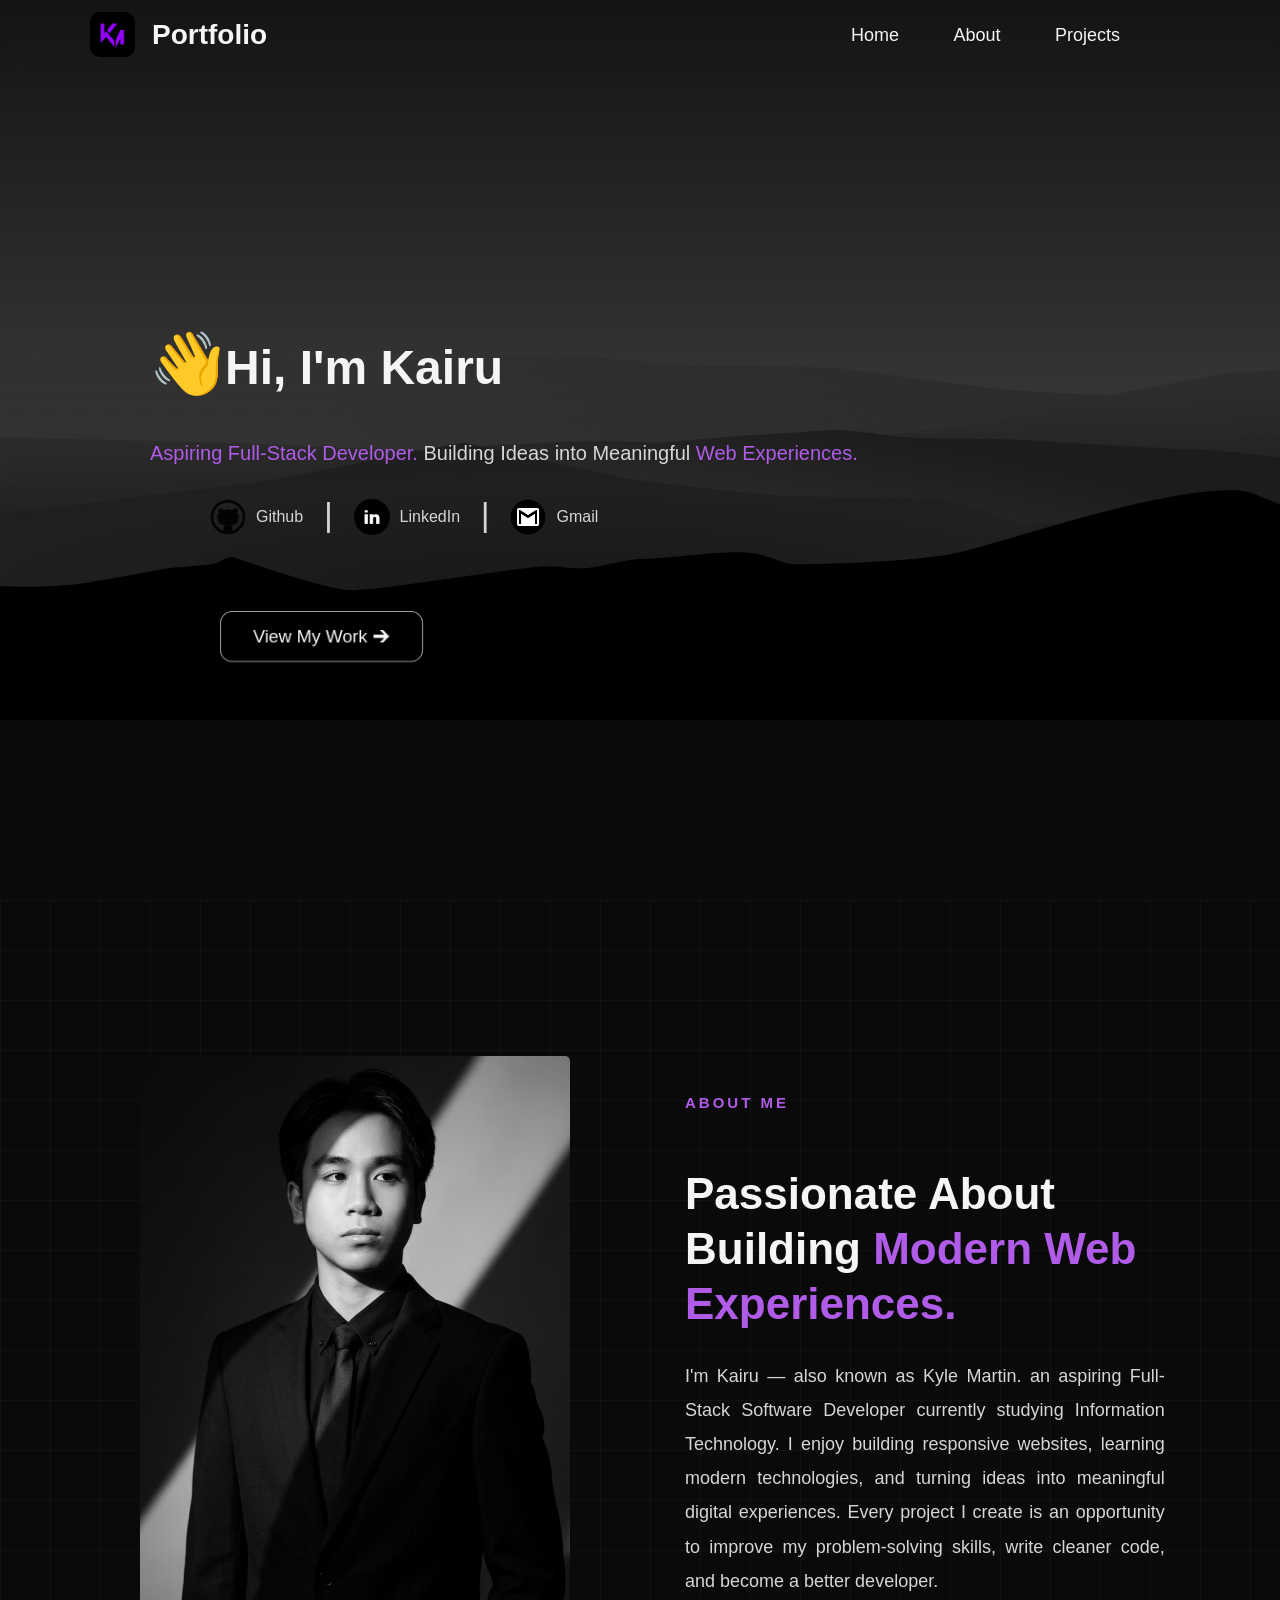
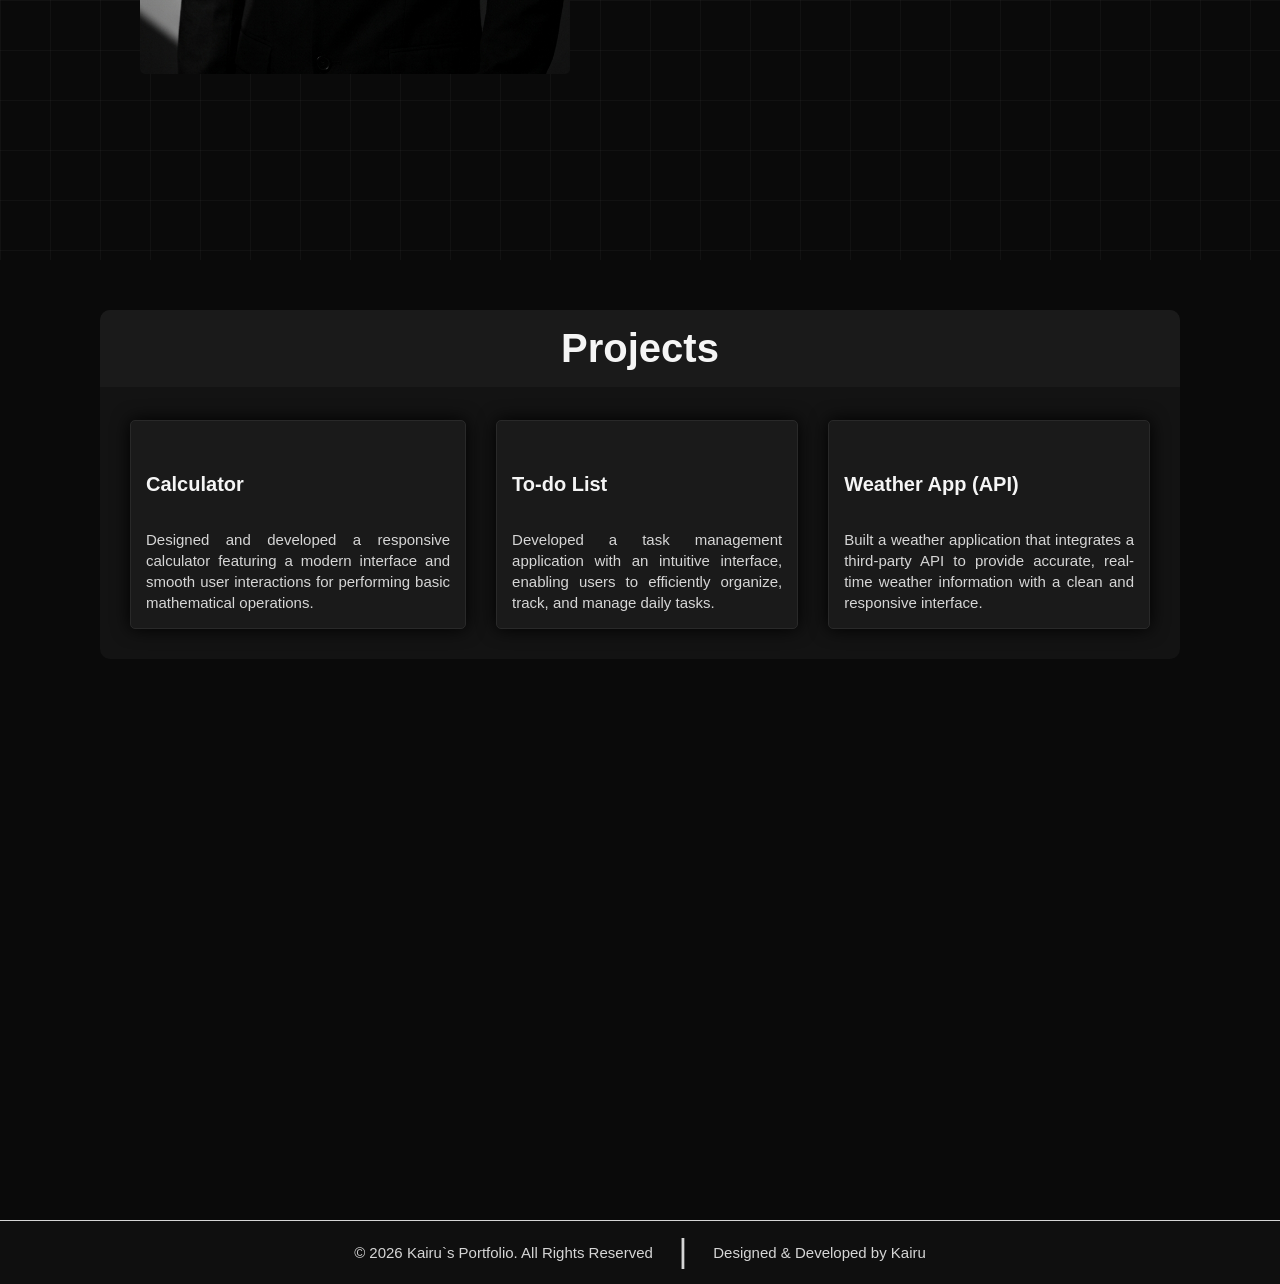
==== commit 4d43d26a: "Improved footer design" ====
--- a/portfolio.html
+++ b/portfolio.html
@@ -147,14 +147,12 @@
       </section>
     </main>
 
-    <div class="footer-container">
-      <hr />
+
       <footer>
         <p>© 2026 Kairu`s Portfolio. All Rights Reserved</p>
         <span class="shield">|</span>
         <p>Designed & Developed by Kairu</p>
       </footer>
-    </div>
 
     <script src="script.js"></script>
   </body>
--- a/style.css
+++ b/style.css
@@ -22,11 +22,6 @@
 body {
   background-color: #0a0a0a;
 
-  background-image:
-    linear-gradient(rgba(255, 255, 255, 0.03) 1px, transparent 1px),
-    linear-gradient(90deg, rgba(255, 255, 255, 0.03) 1px, transparent 1px);
-
-  background-size: 50px 50px;
   margin: 0;
   padding: 0;
 
@@ -365,6 +360,11 @@
 }
 
 .about {
+  background-image:
+    linear-gradient(rgba(255, 255, 255, 0.03) 1px, transparent 1px),
+    linear-gradient(90deg, rgba(255, 255, 255, 0.03) 1px, transparent 1px);
+  background-size: 50px 50px;
+
   min-height: 90vh;
 
   display: flex;
@@ -527,15 +527,15 @@
   margin-right: 15px;
 }
 
-.footer-container {
+footer {
+  display: flex;
+  justify-content: center;
+  align-items: center;
+
   background-color: rgb(15, 15, 15);
-}
-
-footer {
+  border-top: #d6d6d6 1px solid;
   padding: 8px;
   color: #d6d6d6;
   font-size: 15px;
-  justify-content: center;
-  display: flex;
   gap: 20px;
 }
